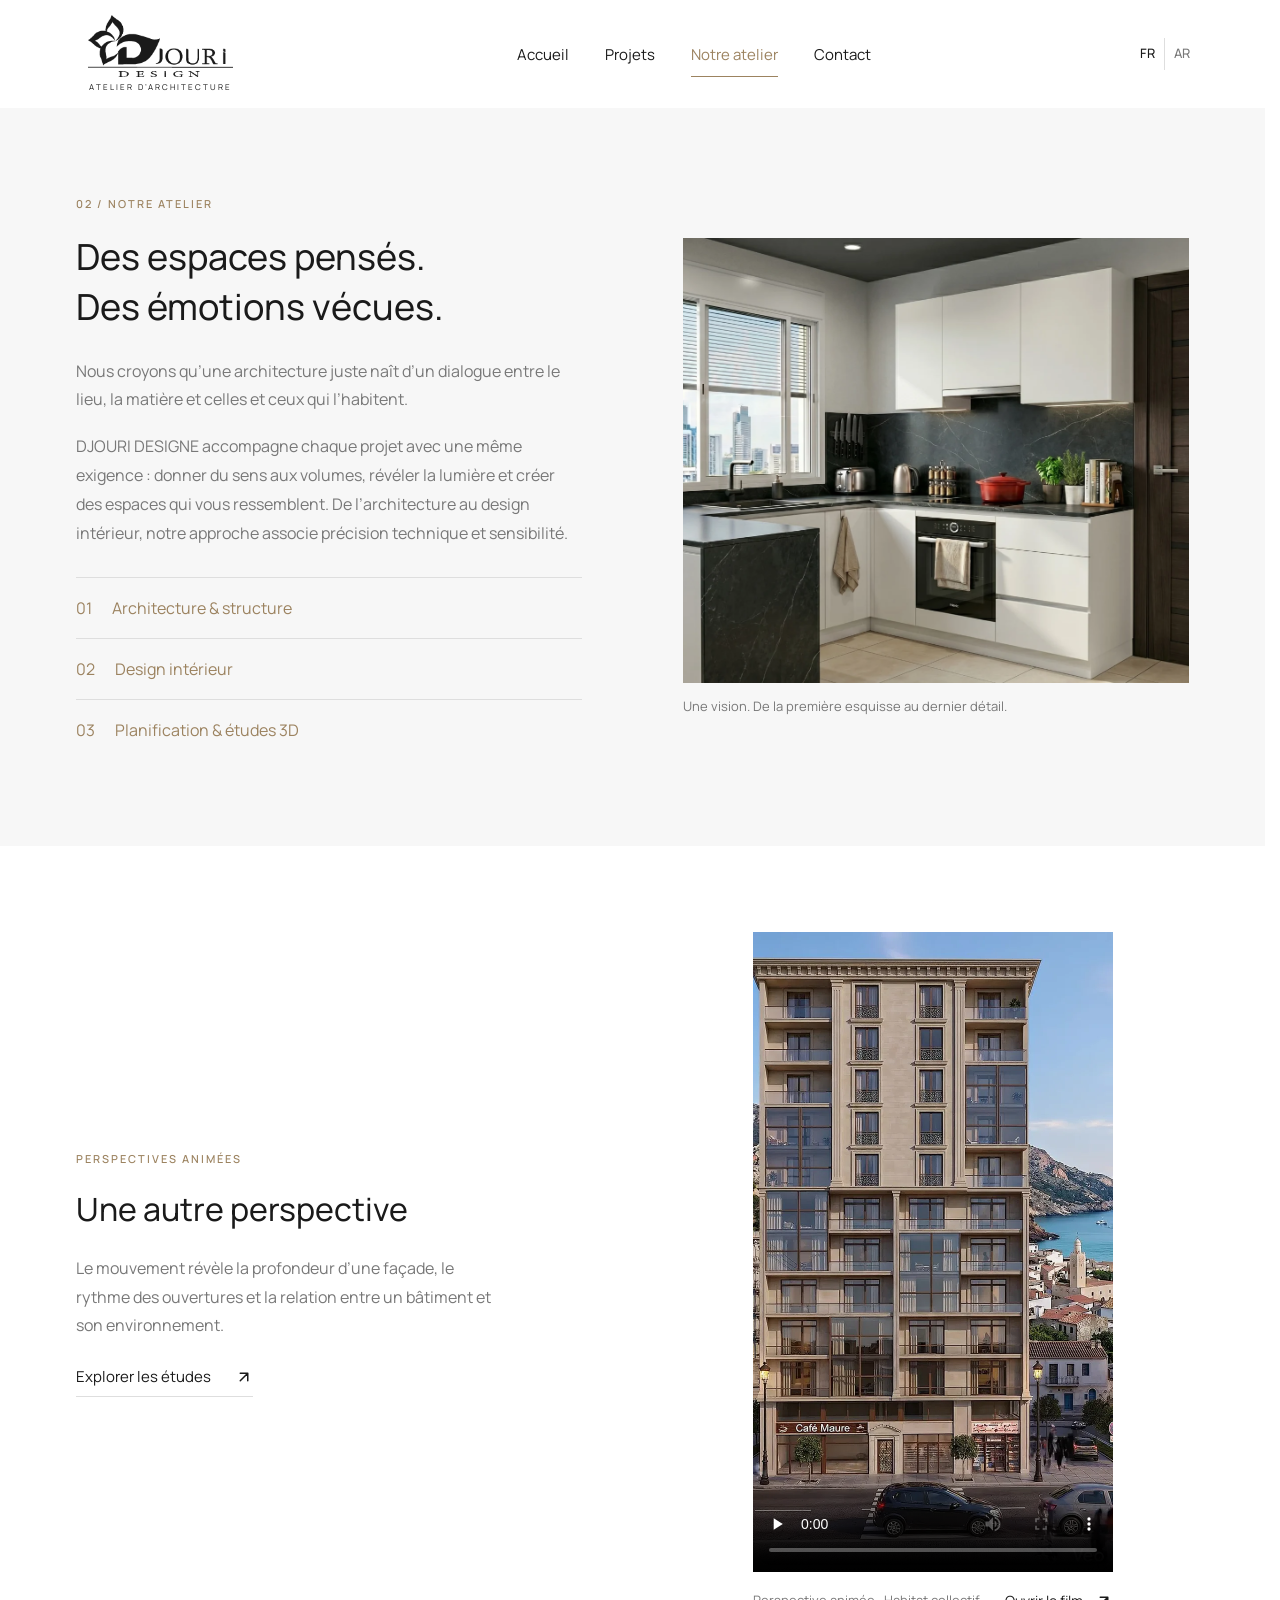
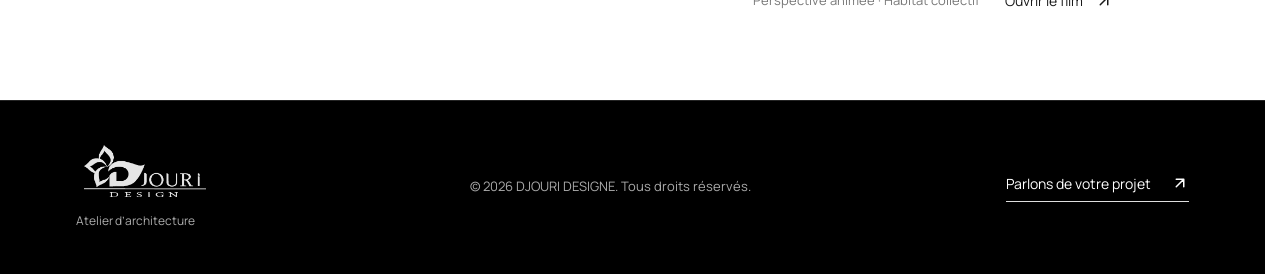
==== atelier/index.html @ 2ca0b98c "latest" ====
<!doctype html>
<html lang="fr" dir="ltr">
<head>
  <meta charset="utf-8">
  <meta name="viewport" content="width=device-width, initial-scale=1">
  <title data-fr="Notre atelier — DJOURI DESIGNE" data-ar="مكتبنا — DJOURI DESIGNE">Notre atelier — DJOURI DESIGNE</title>
  <meta name="description" content="DJOURI DESIGNE, atelier d’architecture et de design intérieur. Découvrez nos projets et notre vision de l’espace." data-content-fr="DJOURI DESIGNE, atelier d’architecture et de design intérieur. Découvrez nos projets et notre vision de l’espace." data-content-ar="مكتب ديجوري ديزاين للهندسة المعمارية والتصميم الداخلي. اكتشف مشاريعنا ورؤيتنا.">
  <meta property="og:site_name" content="DJOURI DESIGNE">
  <meta property="og:type" content="website">
  <meta property="og:title" content="Notre atelier — DJOURI DESIGNE" data-content-fr="Notre atelier — DJOURI DESIGNE" data-content-ar="مكتبنا — DJOURI DESIGNE">
  <meta property="og:description" content="DJOURI DESIGNE, atelier d’architecture et de design intérieur. Découvrez nos projets et notre vision de l’espace." data-content-fr="DJOURI DESIGNE, atelier d’architecture et de design intérieur. Découvrez nos projets et notre vision de l’espace." data-content-ar="مكتب ديجوري ديزاين للهندسة المعمارية والتصميم الداخلي. اكتشف مشاريعنا ورؤيتنا.">
  <meta name="twitter:card" content="summary_large_image">
  <meta name="twitter:title" content="Notre atelier — DJOURI DESIGNE" data-content-fr="Notre atelier — DJOURI DESIGNE" data-content-ar="مكتبنا — DJOURI DESIGNE">
  <meta name="twitter:description" content="DJOURI DESIGNE, atelier d’architecture et de design intérieur. Découvrez nos projets et notre vision de l’espace." data-content-fr="DJOURI DESIGNE, atelier d’architecture et de design intérieur. Découvrez nos projets et notre vision de l’espace." data-content-ar="مكتب ديجوري ديزاين للهندسة المعمارية والتصميم الداخلي. اكتشف مشاريعنا ورؤيتنا.">
  <link rel="icon" href="../assets/favicon.png" type="image/png">
  <link rel="stylesheet" href="https://fonts.googleapis.com/css2?family=Manrope:wght@400;450;500;550;600;650;700&amp;family=Noto+Sans+Arabic:wght@400;500;600&amp;display=swap">
  <link rel="stylesheet" href="../styles.css">
  <script src="../script.js" defer></script>
</head>
<body>
  <div class="site-shell">
    <a class="skip-link" href="#main"><span data-fr="Aller au contenu" data-ar="انتقل إلى المحتوى">Aller au contenu</span></a>
    <header class="site-header">
      <a class="brand" data-site-link href="../?lang=fr" aria-label="DJOURI DESIGNE">
        <img src="../assets/logo.png" alt="DJOURI DESIGNE" width="164" height="62">
        <span>ATELIER D’ARCHITECTURE</span>
      </a>
      <nav id="main-nav" class="main-nav" aria-label="Navigation principale" data-aria-label-fr="Navigation principale" data-aria-label-ar="التنقل الرئيسي">
        <a data-site-link href="../?lang=fr"><span data-fr="Accueil" data-ar="الرئيسية">Accueil</span></a>
        <a data-site-link href="../projets/?lang=fr"><span data-fr="Projets" data-ar="المشاريع">Projets</span></a>
        <a data-site-link href="../atelier/?lang=fr" aria-current="page" data-status="active"><span data-fr="Notre atelier" data-ar="مكتبنا">Notre atelier</span></a>
        <a data-site-link href="../contact/?lang=fr"><span data-fr="Contact" data-ar="اتصل بنا">Contact</span></a>
      </nav>
      <div class="header-actions">
        <div class="language-switch" aria-label="Langue" data-aria-label-fr="Langue" data-aria-label-ar="اللغة">
          <button class="language active" type="button" data-language="fr" aria-pressed="true" lang="fr">FR</button>
          <button class="language" type="button" data-language="ar" aria-pressed="false" lang="ar">AR</button>
        </div>
        <button class="mobile-menu icon-button" type="button" aria-controls="main-nav" aria-expanded="false" aria-label="Ouvrir le menu" data-aria-label-fr="Ouvrir le menu" data-aria-label-ar="فتح القائمة">
          <svg class="icon icon-menu" width="18" height="18" viewBox="0 0 24 24" fill="none" stroke="currentColor" stroke-width="2" stroke-linecap="round" stroke-linejoin="round" aria-hidden="true"><path d="M4 6h16M4 12h16M4 18h16"/></svg><svg class="icon icon-close" width="18" height="18" viewBox="0 0 24 24" fill="none" stroke="currentColor" stroke-width="2" stroke-linecap="round" stroke-linejoin="round" aria-hidden="true"><path d="m6 6 12 12M6 18 18 6"/></svg>
        </button>
      </div>
    </header>
    <main id="main" tabindex="-1">
      <section class="studio-section section-wrap">
        <div class="studio-copy">
          <span data-fr="02 / NOTRE ATELIER" data-ar="02 / مكتبنا" class="eyebrow">02 / NOTRE ATELIER</span>
          <h1 data-fr="Des espaces pensés.
Des émotions vécues." data-ar="فضاءات مدروسة.
تجارب ملموسة.">Des espaces pensés.
Des émotions vécues.</h1>
          <p data-fr="Nous croyons qu’une architecture juste naît d’un dialogue entre le lieu, la matière et celles et ceux qui l’habitent." data-ar="نؤمن بأن العمارة المتوازنة تنشأ من حوار بين المكان والمادة ومن يعيشون فيه.">Nous croyons qu’une architecture juste naît d’un dialogue entre le lieu, la matière et celles et ceux qui l’habitent.</p>
          <p data-fr="DJOURI DESIGNE accompagne chaque projet avec une même exigence : donner du sens aux volumes, révéler la lumière et créer des espaces qui vous ressemblent. De l’architecture au design intérieur, notre approche associe précision technique et sensibilité." data-ar="يرافق ديجوري ديزاين كل مشروع بنفس الالتزام: إعطاء معنى للأحجام وإبراز الضوء وابتكار فضاءات تعكس شخصيتكم. نجمع بين الدقة التقنية والحس الإبداعي في العمارة والتصميم الداخلي.">DJOURI DESIGNE accompagne chaque projet avec une même exigence : donner du sens aux volumes, révéler la lumière et créer des espaces qui vous ressemblent. De l’architecture au design intérieur, notre approche associe précision technique et sensibilité.</p>
          <div class="expertise-list"><div><span>01</span><span data-fr="Architecture &amp; structure" data-ar="العمارة والإنشاء">Architecture &amp; structure</span></div><div><span>02</span><span data-fr="Design intérieur" data-ar="التصميم الداخلي">Design intérieur</span></div><div><span>03</span><span data-fr="Planification &amp; études 3D" data-ar="التخطيط والدراسات ثلاثية الأبعاد">Planification &amp; études 3D</span></div></div>
        </div>
        <div class="studio-visual">
          <img src="../assets/interior.webp" loading="lazy" alt="Étude d’un intérieur aux lignes précises" data-alt-fr="Étude d’un intérieur aux lignes précises" data-alt-ar="دراسة تصميم داخلي بخطوط دقيقة">
          <span data-fr="Une vision. De la première esquisse au dernier détail." data-ar="رؤية واحدة. من أول رسم إلى أدق التفاصيل.">Une vision. De la première esquisse au dernier détail.</span>
        </div>
      </section>
      <section class="film-section film-section-portrait section-wrap" aria-labelledby="film-heading">
        <div class="film-copy">
          <span data-fr="PERSPECTIVES ANIMÉES" data-ar="مناظير متحركة" class="eyebrow">PERSPECTIVES ANIMÉES</span>
          <h2 data-fr="Une autre perspective" data-ar="منظور آخر" id="film-heading">Une autre perspective</h2>
          <p data-fr="Le mouvement révèle la profondeur d’une façade, le rythme des ouvertures et la relation entre un bâtiment et son environnement." data-ar="تكشف الحركة عمق الواجهة وإيقاع الفتحات والعلاقة بين المبنى ومحيطه.">Le mouvement révèle la profondeur d’une façade, le rythme des ouvertures et la relation entre un bâtiment et son environnement.</p>
          <a class="text-link" data-site-link href="../projets/?lang=fr"><span data-fr="Explorer les études" data-ar="اكتشف الدراسات">Explorer les études</span><svg class="icon icon-up" width="18" height="18" viewBox="0 0 24 24" fill="none" stroke="currentColor" stroke-width="2" stroke-linecap="round" stroke-linejoin="round" aria-hidden="true"><path d="M7 17 17 7M7 7h10v10"/></svg></a>
        </div>
        <figure class="film-visual">
          <video controls playsinline preload="none" poster="../assets/coastal-film-poster.webp" width="720" height="1280" aria-label="Perspective animée d’un immeuble en bord de mer" data-aria-label-fr="Perspective animée d’un immeuble en bord de mer" data-aria-label-ar="منظور متحرك لمبنى قرب البحر">
            <source src="../assets/coastal-film.mp4" type="video/mp4">
            <span data-fr="Votre navigateur ne peut pas lire cette vidéo." data-ar="متصفحك لا يدعم تشغيل هذا الفيديو.">Votre navigateur ne peut pas lire cette vidéo.</span>
          </video>
          <figcaption><span data-fr="Perspective animée · Habitat collectif" data-ar="منظور متحرك · سكن جماعي">Perspective animée · Habitat collectif</span><a href="../assets/coastal-film.mp4" aria-label="Ouvrir le film dans un nouvel onglet" data-aria-label-fr="Ouvrir le film dans un nouvel onglet" data-aria-label-ar="افتح الفيلم في علامة تبويب جديدة" target="_blank" rel="noopener"><span data-fr="Ouvrir le film" data-ar="افتح الفيلم">Ouvrir le film</span><svg class="icon icon-up" width="18" height="18" viewBox="0 0 24 24" fill="none" stroke="currentColor" stroke-width="2" stroke-linecap="round" stroke-linejoin="round" aria-hidden="true"><path d="M7 17 17 7M7 7h10v10"/></svg></a></figcaption>
        </figure>
      </section>
    </main>
    <footer class="site-footer">
      <div class="footer-brand">
        <img class="footer-logo" src="../assets/logo.png" alt="DJOURI DESIGNE" width="138" height="52" loading="lazy">
        <span data-fr="Atelier d’architecture" data-ar="مكتب الهندسة المعمارية">Atelier d’architecture</span>
      </div>
      <p data-fr="© 2026 DJOURI DESIGNE. Tous droits réservés." data-ar="© 2026 ديجوري ديزاين. جميع الحقوق محفوظة.">© 2026 DJOURI DESIGNE. Tous droits réservés.</p>
      <a class="text-link" data-site-link href="../contact/?lang=fr"><span data-fr="Parlons de votre projet" data-ar="لنتحدث عن مشروعك">Parlons de votre projet</span><svg class="icon icon-up" width="18" height="18" viewBox="0 0 24 24" fill="none" stroke="currentColor" stroke-width="2" stroke-linecap="round" stroke-linejoin="round" aria-hidden="true"><path d="M7 17 17 7M7 7h10v10"/></svg></a>
    </footer>
  </div>

</body>
</html>
---- styles.css ----
/* Ordinary CSS: no Tailwind or build step. */
:root {
  --bronze: oklch(0.625 0.058 77);
  --on-image: oklch(1 0 0);
  --image-shade: oklch(0.15 0 0 / 65%);
  --image-shade-soft: oklch(0.15 0 0 / 5%);
  --footer-surface: oklch(0 0 0);
  --footer-foreground: oklch(1 0 0);
  --footer-muted: oklch(0.74 0 0);
  --footer-border: oklch(1 0 0 / 14%);
  --background: oklch(1 0 0);
  --foreground: oklch(0.218 0 0);
  --muted: oklch(0.976 0 0);
  --muted-foreground: oklch(0.573 0 0);
  --border: oklch(0.9 0 0);
}
* { box-sizing: border-box; border-color: var(--border); }
body { margin: 0; font-size: 1rem; line-height: 1.5; color: var(--foreground); background: var(--background); }
a { color: inherit; text-decoration: none; }
img, svg { display: block; }
img { max-width: 100%; }
button, input, select, textarea { font: inherit; }
button { display: inline-flex; align-items: center; justify-content: center; gap: 8px; cursor: pointer; border: 0; color: inherit; background: transparent; padding: 8px 16px; font-weight: 500; }
button:disabled { cursor: default; opacity: .5; }
button, a { transition: color .2s, background .2s; }
:focus-visible { outline: 2px solid var(--bronze); outline-offset: 4px; }
h1, h2, h3 { font-weight: inherit; font-size: inherit; }
[hidden] { display: none !important; }
.icon { flex-shrink: 0; pointer-events: none; }
.icon-button { width: 36px; height: 36px; padding: 0; }

body {
  font-family:'Manrope',sans-serif;
  letter-spacing:0;
  -webkit-font-smoothing:antialiased;
}
button,a,input,select,textarea {
  touch-action:manipulation;
}
button,a {
  -webkit-tap-highlight-color:transparent;
}
a {
  transition:color .2s;
}
h1,h2,h3,p {
  margin:0;
}
button {
  letter-spacing:0;
}
.site-shell {
  max-width:1920px;
  margin:0 auto;
}
[dir=rtl] {
  font-family:'Noto Sans Arabic','Manrope',sans-serif;
}
.site-header {
  height:108px;
  display:flex;
  align-items:center;
  justify-content:space-between;
  padding:0 5.2%;
  gap:30px;
  background:var(--background);
}
.brand {
  width:190px;
  display:flex;
  flex-direction:column;
  align-items:center;
  gap:4px;
  flex-shrink:0;
}
.brand img {
  width:164px;
  height:62px;
  object-fit:contain;
}
.brand span {
  font-size:0.5rem;
  letter-spacing:2px;
}
.main-nav {
  display:flex;
  gap:36px;
  align-items:center;
  padding-top:3px;
}
.main-nav a {
  font-size:0.9375rem;
  position:relative;
  padding:12px 0;
}
.main-nav a[data-status=active] {
  color:var(--bronze);
}
.main-nav a[data-status=active]:after {
  content:'';
  position:absolute;
  bottom:2px;
  inset-inline:0;
  height:1px;
  background:var(--bronze);
}
.header-actions {
  display:flex;
  align-items:center;
  gap:8px;
}
.language-switch {
  display:flex;
  align-items:center;
}
.language {
  font-size:0.8125rem;
  border-radius:0;
  padding:0 9px;
  min-height:32px;
  height:auto;
  color:var(--muted-foreground);
}
.language:first-child {
  border-inline-end:1px solid var(--border);
}
.language.active {
  color:var(--foreground);
}
.mobile-menu {
  display:none;
}
.hero {
  height:clamp(550px,76svh,820px);
  position:relative;
  color:var(--on-image);
  overflow:hidden;
}
.hero-slides,.hero-slide,.hero-shade {
  position:absolute;
  inset:0;
  width:100%;
  height:100%;
}
.hero-slide {
  object-fit:cover;
  opacity:0;
  transition:opacity 1.4s ease;
  object-position:center 57%;
}
.hero-slide.slide-0 {
  object-position:center 55%;
}
.hero-slide.slide-1 {
  object-position:center 45%;
}
.hero-slide.visible {
  opacity:1;
}
.hero-shade {
  background:linear-gradient(0deg,var(--image-shade) 0%,var(--image-shade-soft) 72%),linear-gradient(90deg,var(--image-shade),transparent 75%);
}
[dir=rtl] .hero-shade {
  background:linear-gradient(0deg,var(--image-shade),var(--image-shade-soft) 72%),linear-gradient(270deg,var(--image-shade),transparent 75%);
}
.hero-copy {
  position:absolute;
  inset-inline-start:6%;
  bottom:135px;
  max-width:80%;
}
.eyebrow {
  font-size:0.6875rem;
  font-weight:550;
  letter-spacing:2px;
  display:block;
  line-height:1.8;
}
.hero-copy .eyebrow {
  color:var(--on-image);
  opacity:.85;
  margin-bottom:23px;
}
.hero h1 {
  font-size:52px;
  font-weight:500;
  line-height:1.2;
}
.hero h1 span {
  display:block;
  font-size:0.9375rem;
  font-weight:400;
  letter-spacing:4px;
  margin-top:14px;
}
.hero-copy p {
  font-size:1rem;
  margin-top:25px;
  color:var(--on-image);
  opacity:.88;
}
.hero-link {
  display:inline-flex;
  align-items:center;
  gap:35px;
  margin-top:27px;
  font-size:0.9375rem;
  border-bottom:1px solid var(--on-image);
  padding-bottom:10px;
}
.hero-bottom {
  position:absolute;
  bottom:36px;
  inset-inline:6%;
  display:flex;
  align-items:center;
  justify-content:space-between;
}
.slide-counter {
  font-size:20px;
}
.slide-counter span {
  font-size:0.8125rem;
  opacity:.65;
  padding-inline-start:4px;
}
.slide-dots {
  display:flex;
  gap:12px;
}
.slide-dot {
  width:6px;
  height:6px;
  min-height:6px;
  border-radius:50%;
  padding:0;
  background:var(--on-image);
  opacity:.4;
  outline:7px solid transparent;
}
.slide-dot.active {
  opacity:1;
}
.slide-arrows {
  display:flex;
  gap:12px;
}
.slide-arrows button {
  border-radius:50%;
  border:1px solid color-mix(in oklab,var(--on-image) 40%,transparent);
  color:var(--on-image);
  width:36px;
  height:36px;
}
.slide-arrows button:hover {
  background:var(--image-shade);
}
.slide-arrows button:first-child {
  border:0;
  opacity:.65;
}
.section-wrap {
  padding:86px 6%;
}
.section-heading {
  display:flex;
  justify-content:space-between;
  align-items:flex-end;
  margin-bottom:38px;
  gap:20px;
}
.section-heading .eyebrow,.studio-copy .eyebrow,.contact-section .eyebrow,.page-content>.eyebrow {
  color:var(--bronze);
  margin-bottom:18px;
}
h2 {
  font-size:32px;
  font-weight:450;
  line-height:1.4;
  white-space:pre-line;
}
.section-heading p {
  font-size:1rem;
  color:var(--muted-foreground);
  margin-top:13px;
}
.text-link {
  font-size:0.9375rem;
  display:inline-flex;
  align-items:center;
  gap:24px;
  padding-bottom:7px;
  border-bottom:1px solid var(--border);
  white-space:nowrap;
}
.project-grid {
  display:grid;
  grid-template-columns:repeat(3,minmax(0,1fr));
  column-gap:26px;
  row-gap:39px;
}
.project-image {
  display:block;
  width:100%;
  aspect-ratio:1.29;
  border-radius:0;
  padding:0;
  position:relative;
  overflow:hidden;
  background:var(--muted);
  height:auto;
}
.project-image img {
  width:100%;
  height:100%;
  object-fit:cover;
  transition:transform .5s;
}
.project-image:hover img {
  transform:scale(1.035);
}
.project-open {
  position:absolute;
  bottom:12px;
  inset-inline-end:12px;
  width:32px;
  height:32px;
  display:grid;
  place-items:center;
  background:var(--background);
  color:var(--foreground);
  opacity:0;
  transition:opacity .2s;
}
.project-image:hover .project-open,.project-image:focus-visible .project-open {
  opacity:1;
}
.project-label {
  display:flex;
  justify-content:space-between;
  gap:10px;
  padding-top:16px;
}
.project-label h3 {
  font-size:1rem;
  font-weight:550;
}
.project-label p {
  font-size:0.8125rem;
  color:var(--muted-foreground);
  margin-top:6px;
}
.project-label>span {
  font-size:0.75rem;
  color:var(--muted-foreground);
  padding-top:2px;
}
.studio-section {
  display:grid;
  grid-template-columns:repeat(2,minmax(0,1fr));
  gap:9%;
  background:var(--muted);
  align-items:center;
}
.studio-copy h2 {
  font-size:36px;
  margin-bottom:24px;
}
.studio-copy p {
  font-size:1rem;
  color:var(--muted-foreground);
  line-height:1.8;
  margin-bottom:18px;
}
.studio-copy .text-link {
  margin-top:16px;
}
.studio-visual img {
  width:100%;
  aspect-ratio:1.14;
  object-fit:cover;
}
.studio-visual>span {
  display:block;
  font-size:0.8125rem;
  color:var(--muted-foreground);
  margin-top:14px;
}
.expertise-list {
  margin-top:30px;
}
.expertise-list>div {
  border-top:1px solid var(--border);
  padding:18px 0;
  font-size:1rem;
  display:flex;
  gap:20px;
}
.expertise-list span {
  color:var(--bronze);
}
.contact-section {
  display:grid;
  grid-template-columns:minmax(0,1fr) minmax(0,1.1fr);
  gap:12%;
  border-top:1px solid var(--border);
}
.contact-section h2 {
  font-size:35px;
}
.contact-intro {
  margin-top:22px;
  font-size:1rem;
  line-height:1.9;
  max-width:320px;
  color:var(--muted-foreground);
}
.contact-details {
  margin-top:40px;
  font-size:0.9375rem;
}
.contact-details>span {
  font-size:1rem;
  font-weight:600;
}
.contact-details p {
  margin-top:9px;
  color:var(--muted-foreground);
  line-height:1.8;
}
.inquiry-form {
  display:flex;
  flex-direction:column;
  gap:23px;
  padding-top:6px;
}
.form-row {
  display:grid;
  grid-template-columns:repeat(2,minmax(0,1fr));
  gap:24px;
}
.inquiry-form label {
  display:flex;
  flex-direction:column;
  gap:10px;
  min-width:0;
  font-size:0.9375rem;
}
.inquiry-form input,.inquiry-form textarea,.inquiry-form select {
  border:0;
  border-bottom:1px solid var(--border);
  border-radius:0;
  padding:10px 0 12px;
  background:transparent;
  font-size:1rem;
  outline:none;
  width:100%;
  min-width:0;
  color:var(--foreground);
}
.inquiry-form input:focus,.inquiry-form textarea:focus,.inquiry-form select:focus {
  border-color:var(--bronze);
}
.inquiry-form textarea {
  resize:vertical;
}
.form-submit {
  display:flex;
  align-items:center;
  gap:15px;
  justify-content:space-between;
}
.form-submit p {
  font-size:0.8125rem;
  line-height:1.8;
  color:var(--muted-foreground);
  max-width:230px;
}
.inquiry-submit {
  border-radius:0;
  font-size:0.875rem;
  min-height:44px;
  height:auto;
  box-shadow:none;
  flex-shrink:0;
}
.inquiry-form [role=status] {
  font-size:0.875rem;
  color:var(--bronze);
}
.site-footer {
  flex-wrap:wrap;
  border-top:1px solid var(--border);
  padding:36px 6%;
  display:flex;
  justify-content:space-between;
  align-items:center;
  gap:22px;
}
.footer-brand {
  font-size:1rem;
  line-height:1.6;
  font-weight:600;
}
.footer-brand span {
  display:block;
  color:var(--muted-foreground);
  font-weight:400;
  font-size:0.75rem;
}
.site-footer>p {
  font-size:0.8125rem;
  color:var(--muted-foreground);
}
.site-footer>a {
  font-size:0.875rem;
  display:flex;
  align-items:center;
  gap:20px;
}
.page-content h1 {
  font-size:48px;
  font-weight:450;
}
.page-intro {
  font-size:1rem;
  color:var(--muted-foreground);
  margin-top:15px;
}
.project-filters {
  display:flex;
  gap:18px;
  border-bottom:1px solid var(--border);
  margin:35px 0;
}
.filter {
  padding:10px 0;
  border-radius:0;
  font-size:0.9375rem;
  min-height:44px;
  height:auto;
}
.filter.active {
  color:var(--bronze);
  border-bottom:1px solid var(--bronze);
}
.lightbox {
  max-width:100vw;
  width:100vw;
  height:100dvh;
  max-height:100dvh;
  border:0;
  border-radius:0!important;
  background:var(--background);
  padding:35px 6%;
  display:flex;
  flex-direction:column;
  align-items:center;
  gap:10px;
}
.lightbox h2 {
  font-size:1.375rem;
  flex-shrink:0;
}
.lightbox-image {
  width:100%;
  flex:1;
  min-height:0;
  object-fit:contain;
  margin-top:12px;
}
.lightbox-controls {
  display:flex;
  gap:25px;
  align-items:center;
  flex-shrink:0;
}
.lightbox-controls span {
  font-size:0.875rem;
}
.lightbox-controls button {
  border-radius:0;
}
.lightbox>button {
  inset-inline-end:25px;
  top:25px;
}
.project-filters button:hover,.language:hover {
  background:transparent;
  color:var(--bronze);
}
@media(min-width:1500px) {
  .hero-slide.slide-0 {
    object-position:center 61%;
  }
  .hero-copy {
    bottom:140px;
  }
}
@media(max-width:900px) {
  .site-header {
    padding:0 5%;
    height:90px;
    gap:15px;
  }
  .main-nav {
    gap:20px;
  }
  .brand {
    width:155px;
  }
  .brand img {
    width:140px;
    height:51px;
  }
  .brand span {
    font-size:0.4375rem;
  }
  .hero h1 {
    font-size:42px;
  }
  .hero h1 span {
    font-size:0.875rem;
  }
  .project-grid {
    gap:25px 18px;
  }
  .section-wrap {
    padding:65px 5%;
  }
  .studio-section {
    gap:6%;
  }
  .studio-copy h2,.contact-section h2 {
    font-size:29px;
  }
  .contact-section {
    gap:6%;
  }
  .form-submit {
    align-items:flex-start;
    flex-direction:column;
  }
  .site-footer {
    padding:28px 5%;
  }
  .hero-copy {
    bottom:130px;
  }
}
@media(max-width:640px) {
  .site-header {
    height:83px;
  }
  .brand {
    width:142px;
  }
  .brand img {
    height:47px;
    width:128px;
  }
  .brand span {
    font-size:0.4375rem;
  }
  .mobile-menu {
    display:inline-flex;
  }
  .main-nav {
    display:none;
  }
  .main-nav.is-open {
    display:flex;
    position:absolute;
    top:83px;
    left:0;
    right:0;
    background:var(--background);
    z-index:40;
    padding:24px;
    flex-direction:column;
    border-bottom:1px solid var(--border);
    gap:8px;
  }
  .hero {
    height:73svh;
    min-height:480px;
    max-height:660px;
  }
  .hero-slide.slide-0 {
    object-position:55% center;
  }
  .hero-slide.slide-1 {
    object-position:50% center;
  }
  .hero-copy {
    inset-inline-start:6%;
    bottom:125px;
    max-width:88%;
  }
  .hero h1 {
    font-size:32px;
  }
  .hero h1 span {
    font-size:0.75rem;
    letter-spacing:2px;
    line-height:1.8;
  }
  .hero-copy .eyebrow {
    font-size:0.625rem;
    letter-spacing:1.4px;
    margin-bottom:16px;
  }
  .hero-copy p {
    font-size:0.9375rem;
    line-height:1.8;
    margin-top:16px;
  }
  .hero-link {
    font-size:0.875rem;
    margin-top:22px;
  }
  .hero-bottom {
    bottom:25px;
  }
  .slide-arrows {
    gap:6px;
  }
  .slide-counter {
    font-size:1.125rem;
  }
  .section-wrap {
    padding:48px 6%;
  }
  .section-heading {
    align-items:flex-start;
    flex-direction:column;
    gap:18px;
    margin-bottom:25px;
  }
  .section-heading h2 {
    font-size:27px;
  }
  .section-heading p {
    font-size:0.9375rem;
    line-height:1.8;
    max-width:36ch;
  }
  .eyebrow {
    font-size:0.625rem;
    letter-spacing:1.2px;
  }
  .section-heading .eyebrow {
    margin-bottom:12px;
  }
  .project-grid {
    grid-template-columns:repeat(2,minmax(0,1fr));
    gap:27px 15px;
  }
  .project-image {
    aspect-ratio:1;
  }
  .project-label h3 {
    font-size:0.9375rem;
    line-height:1.7;
  }
  .project-label p {
    font-size:0.75rem;
    line-height:1.8;
  }
  .project-label>span {
    display:none;
  }
  .project-label {
    padding-top:10px;
  }
  .studio-section,.contact-section {
    grid-template-columns:1fr;
    gap:35px;
  }
  .studio-copy h2,.contact-section h2 {
    font-size:30px;
  }
  .studio-visual img {
    aspect-ratio:1.15;
  }
  .contact-intro {
    max-width:100%;
  }
  .contact-details {
    margin-top:25px;
  }
  .form-submit {
    flex-direction:column;
    align-items:flex-start;
  }
  .form-submit p {
    max-width:100%;
    font-size:0.8125rem;
  }
  .inquiry-submit {
    font-size:0.875rem;
    padding-inline:12px;
  }
  .form-row {
    gap:18px;
  }
  .site-footer {
    flex-wrap:wrap;
    gap:20px;
    padding:28px 6%;
  }
  .site-footer>p {
    order:3;
    width:100%;
    font-size:0.75rem;
  }
  .footer-brand {
    font-size:0.875rem;
  }
  .site-footer>a {
    font-size:0.875rem;
    gap:8px;
  }
  .page-content h1 {
    font-size:36px;
  }
  .project-filters {
    gap:18px;
    overflow:auto;
    margin:25px 0;
  }
  .filter {
    font-size:0.875rem;
    flex-shrink:0;
  }
  .lightbox {
    padding:60px 15px 25px;
  }
  .lightbox h2 {
    font-size:1.25rem;
  }
  .lightbox>p {
    font-size:1rem;
  }
}
@media(prefers-reduced-motion:reduce) {
  *,*:before,*:after {
    scroll-behavior:auto!important;
    transition:none!important;
    animation:none!important;
  }
}
/* Bottom footer — black surface, white content */
.site-footer {
  background:var(--footer-surface);
  border-top:1px solid var(--footer-border);
  color:var(--footer-foreground);
  padding:44px 6%;
}
.footer-brand {
  display:flex;
  flex-direction:column;
  align-items:flex-start;
  gap:14px;
  color:var(--footer-foreground);
}
.footer-logo {
  width:138px;
  height:52px;
  object-fit:contain;
  filter:invert(1);
}
.footer-brand span {
  color:var(--footer-muted);
}
.site-footer>p {
  color:var(--footer-muted);
}
.site-footer>a {
  color:var(--footer-foreground);
}
.site-footer>a:hover {
  color:var(--bronze);
}
@media(max-width:900px) {
  .site-footer {
    padding:32px 5%;
  }
  .footer-logo {
    width:122px;
    height:46px;
  }
}
@media(max-width:640px) {
  .footer-logo {
    width:108px;
    height:40px;
  }
}

/* Native controls replace the React component library. */
html { scrollbar-gutter: stable; }
.skip-link { position: absolute; inset-inline-start: 1rem; top: -100px; z-index: 100; padding: 12px 18px; background: var(--background); }
.skip-link:focus { top: 12px; }
.studio-copy h1 { font-size: 36px; font-weight: 450; line-height: 1.4; white-space: pre-line; margin-bottom: 24px; }
.contact-section h1 { font-size: 35px; font-weight: 450; line-height: 1.4; white-space: pre-line; }
.inquiry-submit { border: 1px solid var(--border); background: var(--background); }
.inquiry-submit:hover { background: var(--muted); }
.slide-counter .slide-number { font-size: inherit; opacity: 1; padding: 0; }
.mobile-menu .icon-close, [data-pause-carousel] .icon-play { display: none; }
.mobile-menu[aria-expanded="true"] .icon-menu, [data-pause-carousel][aria-pressed="true"] .icon-pause { display: none; }
.mobile-menu[aria-expanded="true"] .icon-close, [data-pause-carousel][aria-pressed="true"] .icon-play { display: block; }
.lightbox { display: none; position: fixed; inset: 0; margin: 0; color: var(--foreground); overflow: auto; }
.lightbox[open] { display: flex; }
.lightbox::backdrop { background: var(--background); }
.lightbox [data-close-lightbox] { position: absolute; top: 20px; inset-inline-end: 20px; }
.lightbox-image { height: 0; }
.lightbox-open { overflow: hidden; }
.lightbox > p { flex-shrink: 0; }
@media (max-width: 900px) {
  .studio-copy h1, .contact-section h1 { font-size: 29px; }
}
@media (max-width: 640px) {
  .studio-copy h1, .contact-section h1 { font-size: 30px; }
}

/* Keep Arabic labels readable without Latin letter spacing. */
[dir="rtl"] .eyebrow { letter-spacing: 0; }

/* Editorial spaces complement the compact featured-project grid. */
.spaces-section {
  border-top: 1px solid var(--border);
}
.spaces-section .section-heading p {
  max-width: 54ch;
  line-height: 1.8;
}
.spaces-grid {
  display: grid;
  grid-template-columns: repeat(2, minmax(0, 1fr));
  gap: 36px 26px;
}
.spaces-grid .project-item:first-child {
  grid-column: 1 / -1;
}
.spaces-grid .project-image {
  aspect-ratio: 1.65;
}
.spaces-grid .project-item:first-child .project-image {
  aspect-ratio: 2.25;
}
.spaces-grid .project-label h3 {
  font-size: 1.125rem;
}

/* Local films load on demand and retain native browser playback controls. */
.film-section {
  display: grid;
  grid-template-columns: minmax(0, .85fr) minmax(0, 1.4fr);
  align-items: center;
  gap: 8%;
  background: var(--footer-surface);
  color: var(--footer-foreground);
}
.film-copy .eyebrow {
  color: var(--bronze);
  margin-bottom: 18px;
}
.film-copy p {
  font-size: 1rem;
  line-height: 1.8;
  color: var(--footer-muted);
  max-width: 42ch;
  margin-top: 22px;
}
.film-copy .text-link {
  border-color: var(--footer-border);
  margin-top: 26px;
}
.film-visual {
  margin: 0;
  min-width: 0;
}
.film-visual video {
  display: block;
  width: 100%;
  height: auto;
  aspect-ratio: 16 / 9;
  object-fit: contain;
  background: #111;
}
.film-visual figcaption {
  display: flex;
  flex-wrap: wrap;
  align-items: center;
  justify-content: space-between;
  gap: 12px 20px;
  font-size: .8125rem;
  line-height: 1.8;
  color: var(--footer-muted);
  margin-top: 16px;
}
.film-visual figcaption a {
  display: inline-flex;
  align-items: center;
  gap: 12px;
  color: var(--footer-foreground);
  font-size: .875rem;
}
.film-section-portrait {
  grid-template-columns: repeat(2, minmax(0, 1fr));
  background: var(--background);
  color: var(--foreground);
}
.film-section-portrait .film-copy p,
.film-section-portrait figcaption {
  color: var(--muted-foreground);
}
.film-section-portrait .text-link {
  border-color: var(--border);
}
.film-section-portrait figcaption a {
  color: var(--foreground);
}
.film-section-portrait .film-visual {
  width: min(100%, 360px);
  justify-self: center;
}
.film-section-portrait video {
  aspect-ratio: 9 / 16;
}
@media (max-width: 900px) {
  .spaces-section .section-heading {
    align-items: flex-start;
    flex-direction: column;
  }
  .film-section {
    grid-template-columns: 1fr;
    gap: 32px;
  }
  .film-section-portrait .film-visual {
    justify-self: start;
  }
}
@media (max-width: 640px) {
  .spaces-grid {
    gap: 28px 18px;
  }
  .spaces-grid .project-item:first-child .project-image {
    aspect-ratio: 1.45;
  }
  .spaces-grid .project-label h3 {
    font-size: 1rem;
  }
}
@media (max-width: 480px) {
  .spaces-grid {
    grid-template-columns: 1fr;
  }
}
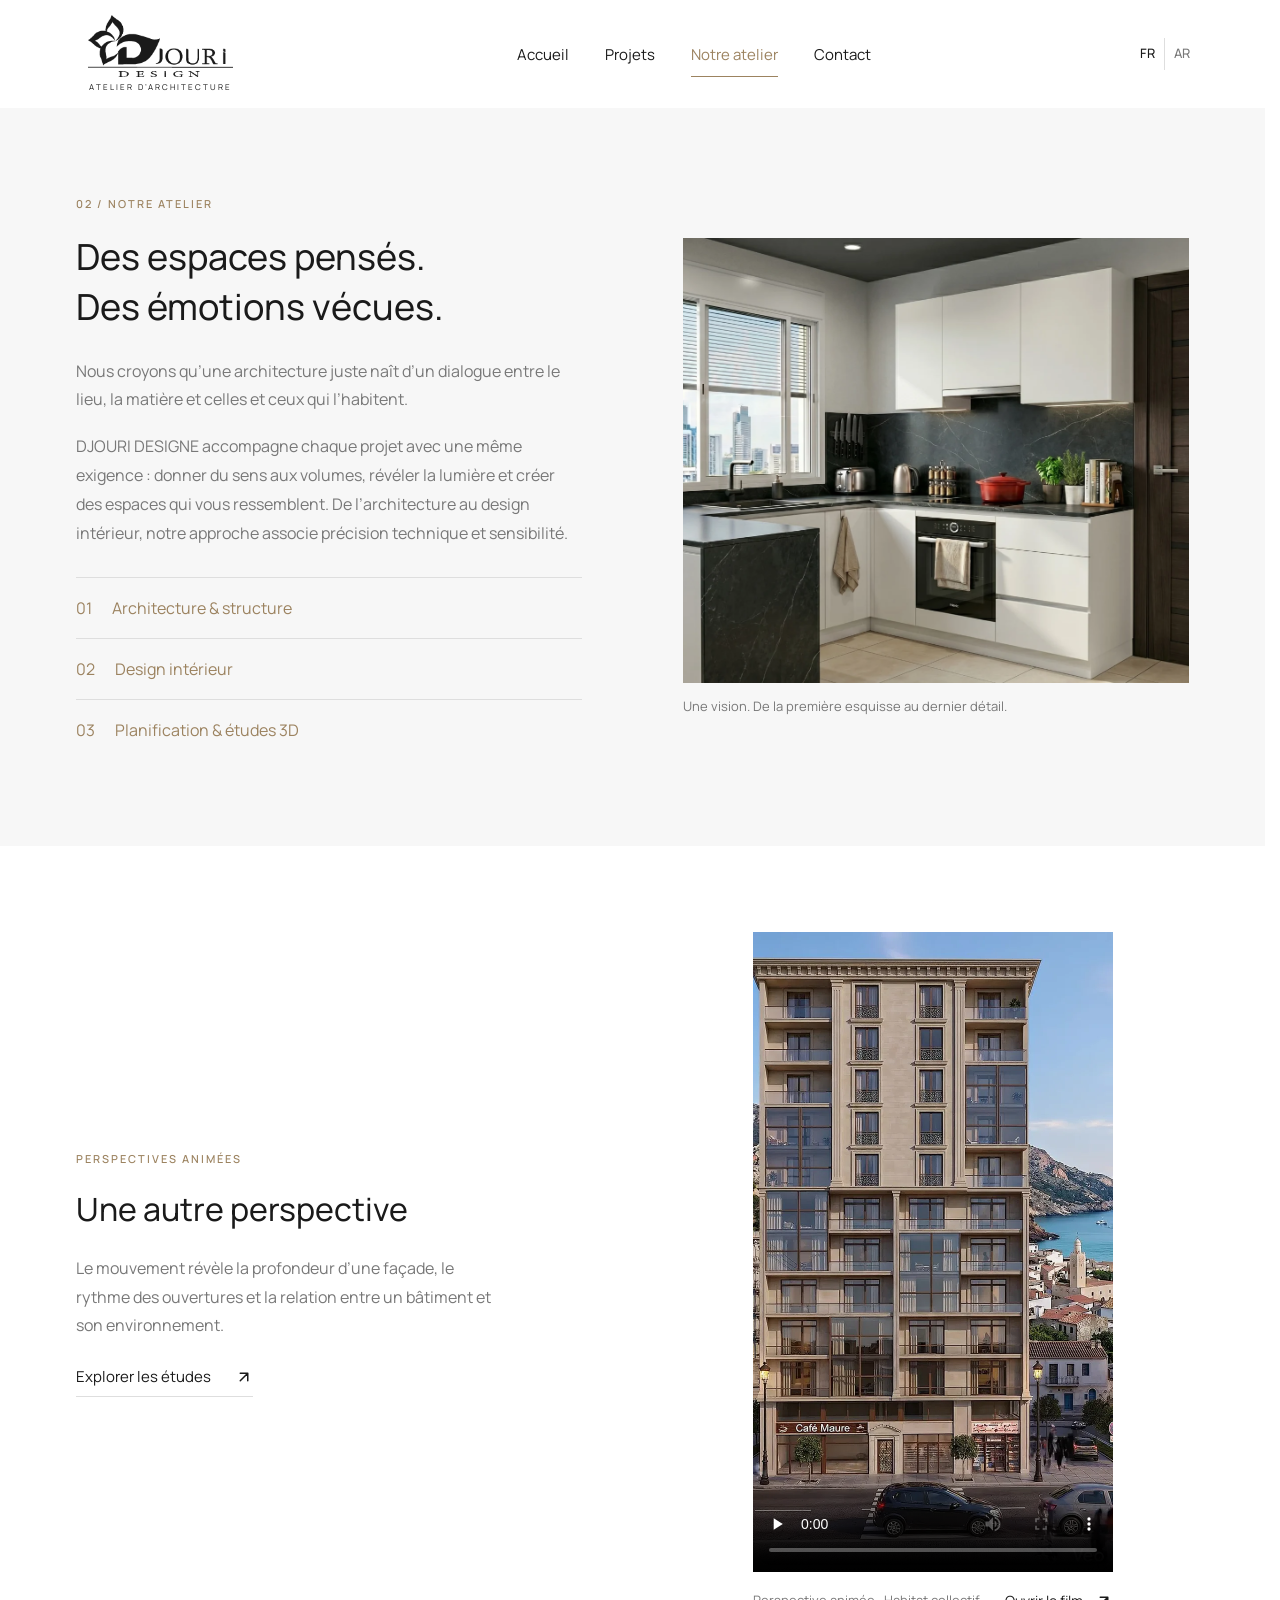
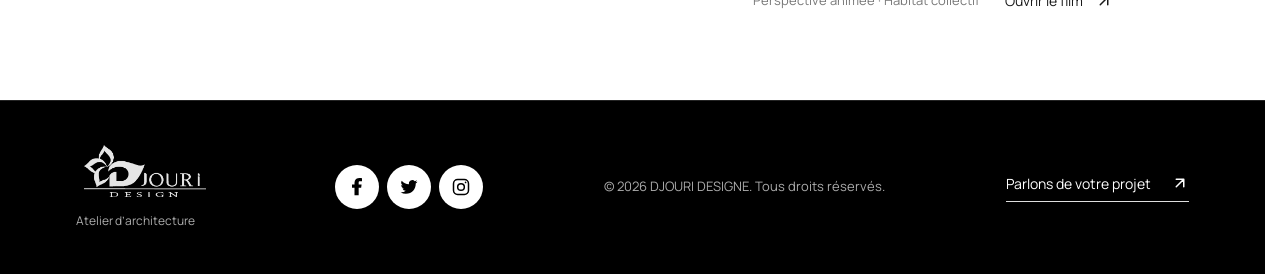
==== commit 29fa3dcf: "added social icons" ====
--- a/atelier/index.html
+++ b/atelier/index.html
@@ -79,6 +79,12 @@
         <img class="footer-logo" src="../assets/logo.png" alt="DJOURI DESIGNE" width="138" height="52" loading="lazy">
         <span data-fr="Atelier d’architecture" data-ar="مكتب الهندسة المعمارية">Atelier d’architecture</span>
       </div>
+      <div class="social-icons" role="group" aria-label="Réseaux sociaux" data-aria-label-fr="Réseaux sociaux" data-aria-label-ar="شبكات التواصل الاجتماعي">
+        <!-- Profile destinations will be added later; these icons are not links yet. -->
+        <span class="social-placeholder" role="img" aria-label="Facebook" data-aria-label-fr="Facebook" data-aria-label-ar="فيسبوك"><svg class="icon icon-facebook" width="20" height="20" viewBox="0 0 24 24" fill="currentColor" aria-hidden="true"><path d="M14 22v-9h3l.5-4H14V6.5c0-1 .3-1.5 1.5-1.5H18V1.5c-.7-.1-1.8-.3-3.3-.3C11.4 1.2 9 3.2 9 6.8V9H6v4h3v9z"/></svg></span>
+        <span class="social-placeholder" role="img" aria-label="Twitter" data-aria-label-fr="Twitter" data-aria-label-ar="تويتر"><svg class="icon icon-twitter" width="20" height="20" viewBox="0 0 24 24" fill="currentColor" aria-hidden="true"><path d="M22.16 5.66a8.33 8.33 0 0 1-2.39.66 4.18 4.18 0 0 0 1.83-2.3 8.3 8.3 0 0 1-2.64 1.01 4.16 4.16 0 0 0-7.09 3.79 11.8 11.8 0 0 1-8.57-4.35 4.16 4.16 0 0 0 1.29 5.55 4.15 4.15 0 0 1-1.89-.52v.05a4.16 4.16 0 0 0 3.34 4.08 4.17 4.17 0 0 1-1.88.07 4.16 4.16 0 0 0 3.88 2.89A8.35 8.35 0 0 1 2.88 18.4c-.33 0-.67-.02-1-.06a11.76 11.76 0 0 0 6.37 1.87c7.64 0 11.82-6.33 11.82-11.82 0-.18 0-.36-.01-.54a8.43 8.43 0 0 0 2.1-2.19z"/></svg></span>
+        <span class="social-placeholder" role="img" aria-label="Instagram" data-aria-label-fr="Instagram" data-aria-label-ar="إنستغرام"><svg class="icon icon-instagram" width="20" height="20" viewBox="0 0 24 24" fill="none" stroke="currentColor" stroke-width="1.8" aria-hidden="true"><rect x="3" y="3" width="18" height="18" rx="5"/><circle cx="12" cy="12" r="4"/><circle cx="17.5" cy="6.5" r="1" fill="currentColor" stroke="none"/></svg></span>
+      </div>
       <p data-fr="© 2026 DJOURI DESIGNE. Tous droits réservés." data-ar="© 2026 ديجوري ديزاين. جميع الحقوق محفوظة.">© 2026 DJOURI DESIGNE. Tous droits réservés.</p>
       <a class="text-link" data-site-link href="../contact/?lang=fr"><span data-fr="Parlons de votre projet" data-ar="لنتحدث عن مشروعك">Parlons de votre projet</span><svg class="icon icon-up" width="18" height="18" viewBox="0 0 24 24" fill="none" stroke="currentColor" stroke-width="2" stroke-linecap="round" stroke-linejoin="round" aria-hidden="true"><path d="M7 17 17 7M7 7h10v10"/></svg></a>
     </footer>
--- a/styles.css
+++ b/styles.css
@@ -429,6 +429,7 @@
   line-height:1.8;
 }
 .inquiry-form {
+  min-width:0;
   display:flex;
   flex-direction:column;
   gap:23px;
@@ -1058,3 +1059,120 @@
     grid-template-columns: 1fr;
   }
 }
+
+/* Real contact channels stay legible and correctly ordered in either language. */
+.contact-channels {
+  margin: 22px 0 0;
+}
+.contact-channels > div + div {
+  margin-top: 18px;
+}
+.contact-channels dt {
+  font-size: .875rem;
+  color: var(--muted-foreground);
+  margin-bottom: 5px;
+}
+.contact-channels dd {
+  margin: 0;
+  line-height: 1.9;
+}
+.contact-channels a {
+  display: inline-block;
+  max-width: 100%;
+  font-family: 'Manrope', sans-serif;
+  font-size: 1rem;
+  color: var(--foreground);
+  overflow-wrap: anywhere;
+  text-decoration: underline;
+  text-decoration-color: var(--border);
+  text-underline-offset: 5px;
+}
+.contact-channels a:hover {
+  text-decoration-color: var(--foreground);
+}
+.contact-location-link {
+  margin-top: 22px;
+}
+.inquiry-form .form-submit {
+  flex-direction: column;
+  align-items: flex-start;
+}
+.inquiry-form .form-submit p {
+  max-width: 100%;
+}
+.inquiry-actions {
+  display: flex;
+  flex-wrap: wrap;
+  gap: 12px;
+  width: 100%;
+}
+.inquiry-actions .inquiry-submit {
+  flex: 1 1 200px;
+  min-width: 0;
+  padding: 12px 16px;
+}
+.inquiry-actions .inquiry-submit {
+  background: var(--foreground);
+  border-color: var(--foreground);
+  color: var(--background);
+}
+.inquiry-actions .inquiry-submit:hover {
+  background: #333;
+}
+.location-section {
+  background: var(--muted);
+  border-top: 1px solid var(--border);
+  scroll-margin-top: 20px;
+}
+.location-section .section-heading p {
+  line-height: 1.8;
+  max-width: 54ch;
+}
+.location-map {
+  overflow: hidden;
+  border: 1px solid var(--border);
+  background: var(--background);
+}
+.location-map iframe {
+  display: block;
+  width: 100%;
+  height: clamp(320px, 35vw, 440px);
+  border: 0;
+}
+
+.inquiry-submit:disabled { opacity: .65; cursor: wait; }
+
+.inquiry-form [aria-invalid="true"] { border-color: #a32121; }
+
+.inquiry-verification { min-width: 0; }
+.inquiry-verification [data-turnstile-widget] { width: 100%; }
+.inquiry-verification [data-turnstile-status] { margin: 10px 0; }
+.inquiry-verification [data-turnstile-retry] { margin-top: 8px; background: transparent; }
+
+/* Contact labels and future social links share black, compact SVG icons. */
+.contact-channel-title {
+  display: flex;
+  align-items: center;
+  gap: 8px;
+}
+.contact-channel-title .icon,
+.social-icons .icon { color: #000; }
+.social-icons {
+  display: flex;
+  align-items: center;
+  flex-wrap: wrap;
+  gap: 8px;
+}
+.contact-details .social-icons { margin-top: 20px; }
+.social-placeholder {
+  display: inline-flex;
+  align-items: center;
+  justify-content: center;
+  width: 44px;
+  height: 44px;
+  color: #000;
+}
+.site-footer .social-placeholder {
+  background: #fff;
+  border-radius: 50%;
+}
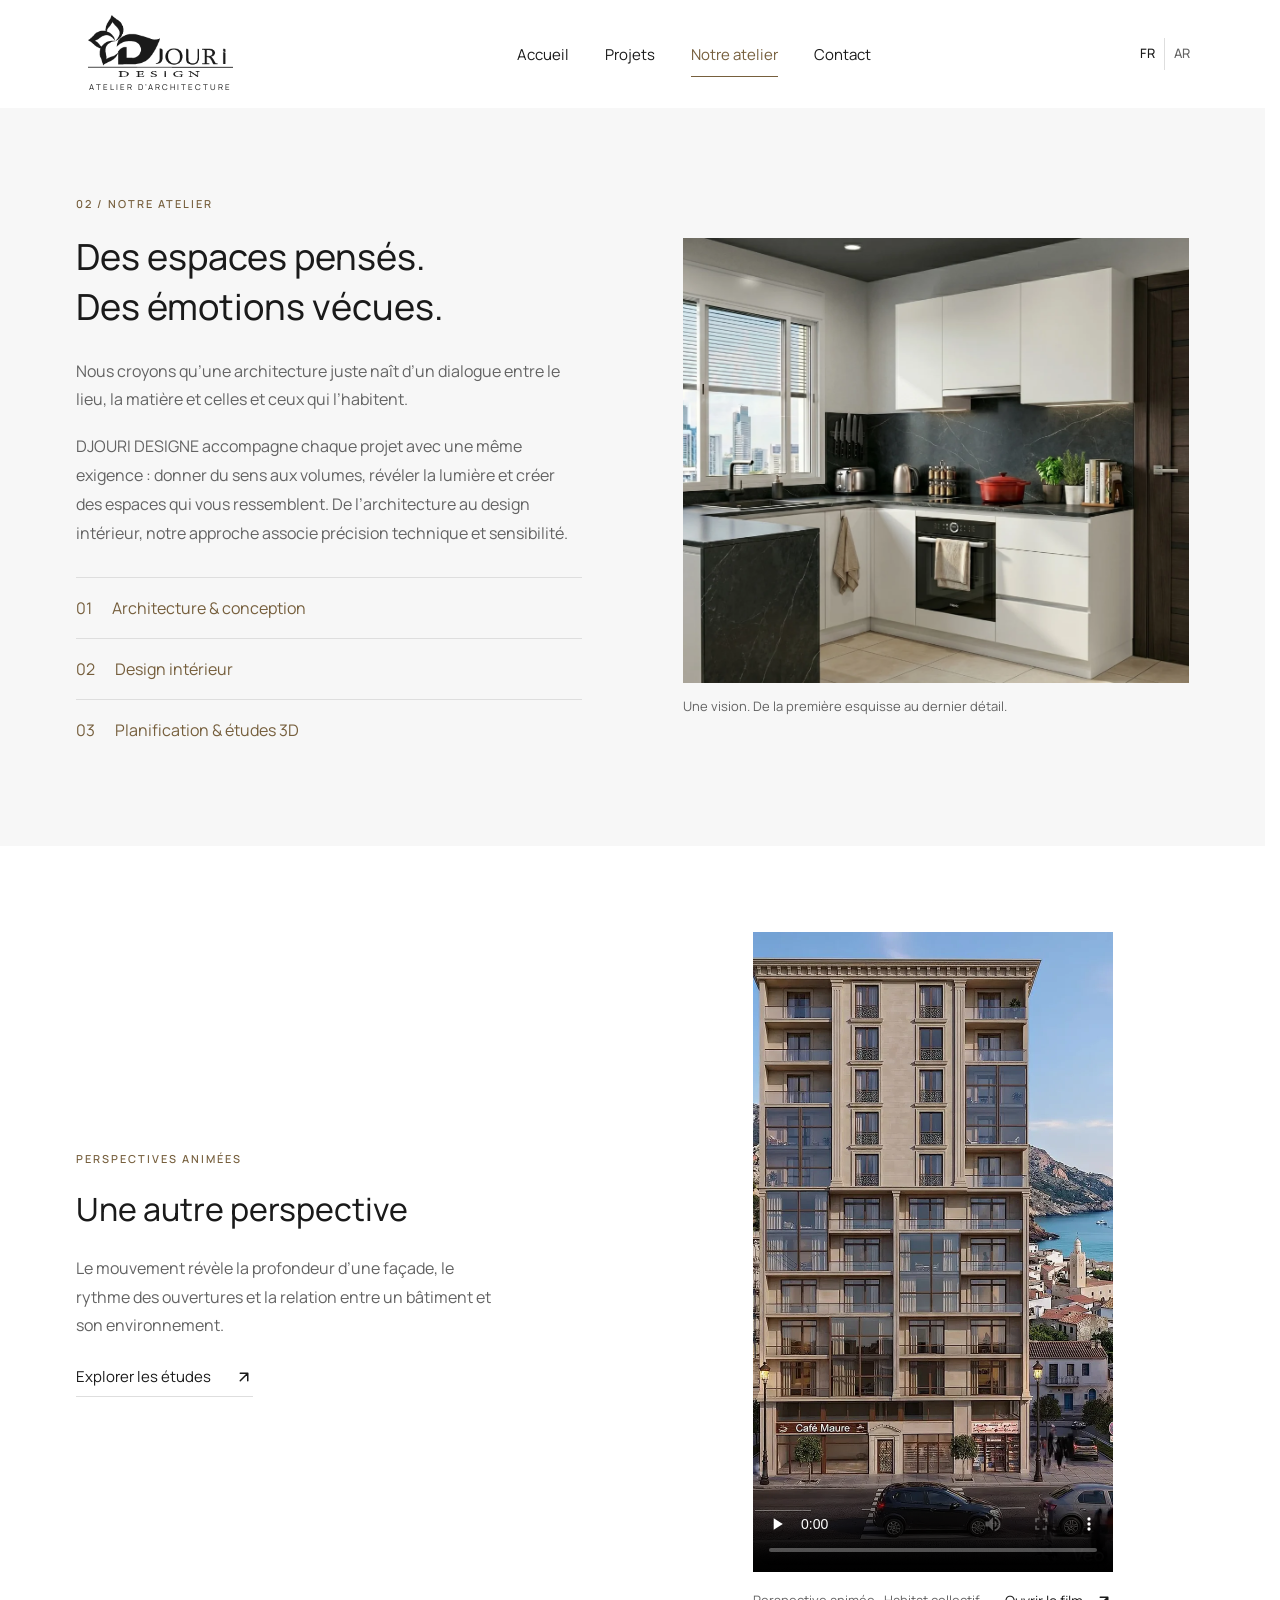
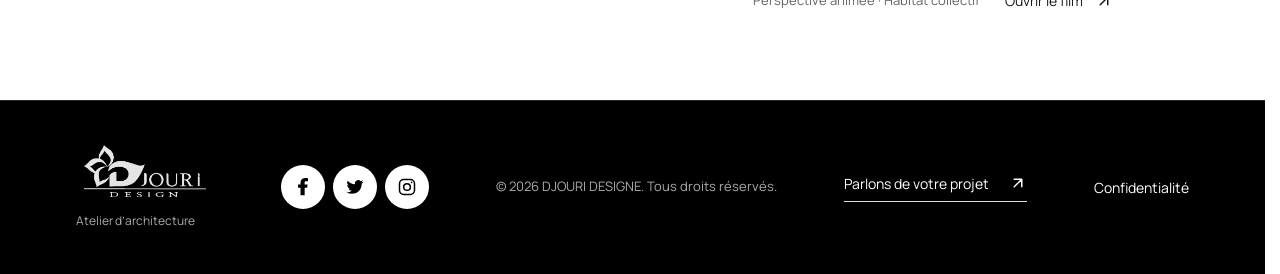
==== commit 183b2502: "Polish static portfolio motion, inquiry recovery and sharing" ====
--- a/atelier/index.html
+++ b/atelier/index.html
@@ -4,14 +4,24 @@
   <meta charset="utf-8">
   <meta name="viewport" content="width=device-width, initial-scale=1">
   <title data-fr="Notre atelier — DJOURI DESIGNE" data-ar="مكتبنا — DJOURI DESIGNE">Notre atelier — DJOURI DESIGNE</title>
-  <meta name="description" content="DJOURI DESIGNE, atelier d’architecture et de design intérieur. Découvrez nos projets et notre vision de l’espace." data-content-fr="DJOURI DESIGNE, atelier d’architecture et de design intérieur. Découvrez nos projets et notre vision de l’espace." data-content-ar="مكتب ديجوري ديزاين للهندسة المعمارية والتصميم الداخلي. اكتشف مشاريعنا ورؤيتنا.">
+  <meta name="description" content="Découvrez l’approche de DJOURI DESIGNE en architecture, conception et design intérieur, et un film architectural original." data-content-fr="Découvrez l’approche de DJOURI DESIGNE en architecture, conception et design intérieur, et un film architectural original." data-content-ar="اكتشف نهج ديجوري ديزاين في العمارة والتصميم الداخلي وفيلمًا معماريًا أصليًا.">
   <meta property="og:site_name" content="DJOURI DESIGNE">
   <meta property="og:type" content="website">
   <meta property="og:title" content="Notre atelier — DJOURI DESIGNE" data-content-fr="Notre atelier — DJOURI DESIGNE" data-content-ar="مكتبنا — DJOURI DESIGNE">
-  <meta property="og:description" content="DJOURI DESIGNE, atelier d’architecture et de design intérieur. Découvrez nos projets et notre vision de l’espace." data-content-fr="DJOURI DESIGNE, atelier d’architecture et de design intérieur. Découvrez nos projets et notre vision de l’espace." data-content-ar="مكتب ديجوري ديزاين للهندسة المعمارية والتصميم الداخلي. اكتشف مشاريعنا ورؤيتنا.">
+  <meta property="og:description" content="Découvrez l’approche de DJOURI DESIGNE en architecture, conception et design intérieur, et un film architectural original." data-content-fr="Découvrez l’approche de DJOURI DESIGNE en architecture, conception et design intérieur, et un film architectural original." data-content-ar="اكتشف نهج ديجوري ديزاين في العمارة والتصميم الداخلي وفيلمًا معماريًا أصليًا.">
   <meta name="twitter:card" content="summary_large_image">
   <meta name="twitter:title" content="Notre atelier — DJOURI DESIGNE" data-content-fr="Notre atelier — DJOURI DESIGNE" data-content-ar="مكتبنا — DJOURI DESIGNE">
-  <meta name="twitter:description" content="DJOURI DESIGNE, atelier d’architecture et de design intérieur. Découvrez nos projets et notre vision de l’espace." data-content-fr="DJOURI DESIGNE, atelier d’architecture et de design intérieur. Découvrez nos projets et notre vision de l’espace." data-content-ar="مكتب ديجوري ديزاين للهندسة المعمارية والتصميم الداخلي. اكتشف مشاريعنا ورؤيتنا.">
+  <meta name="twitter:description" content="Découvrez l’approche de DJOURI DESIGNE en architecture, conception et design intérieur, et un film architectural original." data-content-fr="Découvrez l’approche de DJOURI DESIGNE en architecture, conception et design intérieur, et un film architectural original." data-content-ar="اكتشف نهج ديجوري ديزاين في العمارة والتصميم الداخلي وفيلمًا معماريًا أصليًا.">
+  <link rel="canonical" href="https://djouri.raystate.com/atelier/">
+  <meta property="og:url" content="https://djouri.raystate.com/atelier/">
+  <meta property="og:locale" content="fr_FR" data-content-fr="fr_FR" data-content-ar="ar_DZ">
+  <meta property="og:image" content="https://djouri.raystate.com/assets/residence-film-poster.webp">
+  <meta property="og:image:type" content="image/webp">
+  <meta property="og:image:width" content="1280">
+  <meta property="og:image:height" content="720">
+  <meta property="og:image:alt" content="Perspective d’une résidence contemporaine et de son patio" data-content-fr="Perspective d’une résidence contemporaine et de son patio" data-content-ar="منظور لإقامة معاصرة وفنائها">
+  <meta name="twitter:image" content="https://djouri.raystate.com/assets/residence-film-poster.webp">
+  <meta name="twitter:image:alt" content="Perspective d’une résidence contemporaine et de son patio" data-content-fr="Perspective d’une résidence contemporaine et de son patio" data-content-ar="منظور لإقامة معاصرة وفنائها">
   <link rel="icon" href="../assets/favicon.png" type="image/png">
   <link rel="stylesheet" href="https://fonts.googleapis.com/css2?family=Manrope:wght@400;450;500;550;600;650;700&amp;family=Noto+Sans+Arabic:wght@400;500;600&amp;display=swap">
   <link rel="stylesheet" href="../styles.css">
@@ -23,7 +33,7 @@
     <header class="site-header">
       <a class="brand" data-site-link href="../?lang=fr" aria-label="DJOURI DESIGNE">
         <img src="../assets/logo.png" alt="DJOURI DESIGNE" width="164" height="62">
-        <span>ATELIER D’ARCHITECTURE</span>
+        <span data-fr="ATELIER D’ARCHITECTURE" data-ar="مكتب الهندسة المعمارية">ATELIER D’ARCHITECTURE</span>
       </a>
       <nav id="main-nav" class="main-nav" aria-label="Navigation principale" data-aria-label-fr="Navigation principale" data-aria-label-ar="التنقل الرئيسي">
         <a data-site-link href="../?lang=fr"><span data-fr="Accueil" data-ar="الرئيسية">Accueil</span></a>
@@ -51,7 +61,7 @@
 Des émotions vécues.</h1>
           <p data-fr="Nous croyons qu’une architecture juste naît d’un dialogue entre le lieu, la matière et celles et ceux qui l’habitent." data-ar="نؤمن بأن العمارة المتوازنة تنشأ من حوار بين المكان والمادة ومن يعيشون فيه.">Nous croyons qu’une architecture juste naît d’un dialogue entre le lieu, la matière et celles et ceux qui l’habitent.</p>
           <p data-fr="DJOURI DESIGNE accompagne chaque projet avec une même exigence : donner du sens aux volumes, révéler la lumière et créer des espaces qui vous ressemblent. De l’architecture au design intérieur, notre approche associe précision technique et sensibilité." data-ar="يرافق ديجوري ديزاين كل مشروع بنفس الالتزام: إعطاء معنى للأحجام وإبراز الضوء وابتكار فضاءات تعكس شخصيتكم. نجمع بين الدقة التقنية والحس الإبداعي في العمارة والتصميم الداخلي.">DJOURI DESIGNE accompagne chaque projet avec une même exigence : donner du sens aux volumes, révéler la lumière et créer des espaces qui vous ressemblent. De l’architecture au design intérieur, notre approche associe précision technique et sensibilité.</p>
-          <div class="expertise-list"><div><span>01</span><span data-fr="Architecture &amp; structure" data-ar="العمارة والإنشاء">Architecture &amp; structure</span></div><div><span>02</span><span data-fr="Design intérieur" data-ar="التصميم الداخلي">Design intérieur</span></div><div><span>03</span><span data-fr="Planification &amp; études 3D" data-ar="التخطيط والدراسات ثلاثية الأبعاد">Planification &amp; études 3D</span></div></div>
+          <div class="expertise-list"><div><span>01</span><span data-fr="Architecture &amp; conception" data-ar="العمارة والتصميم">Architecture &amp; conception</span></div><div><span>02</span><span data-fr="Design intérieur" data-ar="التصميم الداخلي">Design intérieur</span></div><div><span>03</span><span data-fr="Planification &amp; études 3D" data-ar="التخطيط والدراسات ثلاثية الأبعاد">Planification &amp; études 3D</span></div></div>
         </div>
         <div class="studio-visual">
           <img src="../assets/interior.webp" loading="lazy" alt="Étude d’un intérieur aux lignes précises" data-alt-fr="Étude d’un intérieur aux lignes précises" data-alt-ar="دراسة تصميم داخلي بخطوط دقيقة">
@@ -87,6 +97,7 @@
       </div>
       <p data-fr="© 2026 DJOURI DESIGNE. Tous droits réservés." data-ar="© 2026 ديجوري ديزاين. جميع الحقوق محفوظة.">© 2026 DJOURI DESIGNE. Tous droits réservés.</p>
       <a class="text-link" data-site-link href="../contact/?lang=fr"><span data-fr="Parlons de votre projet" data-ar="لنتحدث عن مشروعك">Parlons de votre projet</span><svg class="icon icon-up" width="18" height="18" viewBox="0 0 24 24" fill="none" stroke="currentColor" stroke-width="2" stroke-linecap="round" stroke-linejoin="round" aria-hidden="true"><path d="M7 17 17 7M7 7h10v10"/></svg></a>
+      <a class="privacy-link" data-site-link href="../contact/?lang=fr#confidentialite" data-fr="Confidentialité" data-ar="الخصوصية">Confidentialité</a>
     </footer>
   </div>
 
--- a/styles.css
+++ b/styles.css
@@ -1,6 +1,8 @@
 /* Ordinary CSS: no Tailwind or build step. */
 :root {
-  --bronze: oklch(0.625 0.058 77);
+  --bronze: oklch(0.50 0.058 77);
+  --bronze-bright: oklch(0.625 0.058 77);
+  --motion-easing: cubic-bezier(.22, 1, .36, 1);
   --on-image: oklch(1 0 0);
   --image-shade: oklch(0.15 0 0 / 65%);
   --image-shade-soft: oklch(0.15 0 0 / 5%);
@@ -11,7 +13,7 @@
   --background: oklch(1 0 0);
   --foreground: oklch(0.218 0 0);
   --muted: oklch(0.976 0 0);
-  --muted-foreground: oklch(0.573 0 0);
+  --muted-foreground: oklch(0.50 0 0);
   --border: oklch(0.9 0 0);
 }
 * { box-sizing: border-box; border-color: var(--border); }
@@ -145,7 +147,7 @@
 .hero-slide {
   object-fit:cover;
   opacity:0;
-  transition:opacity 1.4s ease;
+  transition:opacity 900ms var(--motion-easing);
   object-position:center 57%;
 }
 .hero-slide.slide-0 {
@@ -178,7 +180,7 @@
 }
 .hero-copy .eyebrow {
   color:var(--on-image);
-  opacity:.85;
+  opacity:1;
   margin-bottom:23px;
 }
 .hero h1 {
@@ -197,7 +199,7 @@
   font-size:1rem;
   margin-top:25px;
   color:var(--on-image);
-  opacity:.88;
+  opacity:1;
 }
 .hero-link {
   display:inline-flex;
@@ -221,7 +223,7 @@
 }
 .slide-counter span {
   font-size:0.8125rem;
-  opacity:.65;
+  opacity:1;
   padding-inline-start:4px;
 }
 .slide-dots {
@@ -235,7 +237,7 @@
   border-radius:50%;
   padding:0;
   background:var(--on-image);
-  opacity:.4;
+  opacity:.75;
   outline:7px solid transparent;
 }
 .slide-dot.active {
@@ -252,9 +254,12 @@
   width:36px;
   height:36px;
 }
+@media (hover: hover) and (pointer: fine) {
 .slide-arrows button:hover {
   background:var(--image-shade);
 }
+}
+
 .slide-arrows button:first-child {
   border:0;
   opacity:.65;
@@ -314,9 +319,9 @@
   width:100%;
   height:100%;
   object-fit:cover;
-  transition:transform .5s;
-}
-.project-image:hover img {
+  transition:transform 350ms var(--motion-easing);
+}
+.project-image:focus-visible img {
   transform:scale(1.035);
 }
 .project-open {
@@ -332,7 +337,7 @@
   opacity:0;
   transition:opacity .2s;
 }
-.project-image:hover .project-open,.project-image:focus-visible .project-open {
+.project-image:focus-visible .project-open {
   opacity:1;
 }
 .project-label {
@@ -586,10 +591,13 @@
   inset-inline-end:25px;
   top:25px;
 }
+@media (hover: hover) and (pointer: fine) {
 .project-filters button:hover,.language:hover {
   background:transparent;
   color:var(--bronze);
 }
+}
+
 @media(min-width:1500px) {
   .hero-slide.slide-0 {
     object-position:center 61%;
@@ -880,9 +888,12 @@
 .site-footer>a {
   color:var(--footer-foreground);
 }
+@media (hover: hover) and (pointer: fine) {
 .site-footer>a:hover {
   color:var(--bronze);
 }
+}
+
 @media(max-width:900px) {
   .site-footer {
     padding:32px 5%;
@@ -906,7 +917,10 @@
 .studio-copy h1 { font-size: 36px; font-weight: 450; line-height: 1.4; white-space: pre-line; margin-bottom: 24px; }
 .contact-section h1 { font-size: 35px; font-weight: 450; line-height: 1.4; white-space: pre-line; }
 .inquiry-submit { border: 1px solid var(--border); background: var(--background); }
+@media (hover: hover) and (pointer: fine) {
 .inquiry-submit:hover { background: var(--muted); }
+}
+
 .slide-counter .slide-number { font-size: inherit; opacity: 1; padding: 0; }
 .mobile-menu .icon-close, [data-pause-carousel] .icon-play { display: none; }
 .mobile-menu[aria-expanded="true"] .icon-menu, [data-pause-carousel][aria-pressed="true"] .icon-pause { display: none; }
@@ -1087,9 +1101,12 @@
   text-decoration-color: var(--border);
   text-underline-offset: 5px;
 }
+@media (hover: hover) and (pointer: fine) {
 .contact-channels a:hover {
   text-decoration-color: var(--foreground);
 }
+}
+
 .contact-location-link {
   margin-top: 22px;
 }
@@ -1116,9 +1133,12 @@
   border-color: var(--foreground);
   color: var(--background);
 }
+@media (hover: hover) and (pointer: fine) {
 .inquiry-actions .inquiry-submit:hover {
   background: #333;
 }
+}
+
 .location-section {
   background: var(--muted);
   border-top: 1px solid var(--border);
@@ -1176,3 +1196,48 @@
   background: #fff;
   border-radius: 50%;
 }
+
+/* Motion changes only compositing properties; the static document stays visible. */
+input::placeholder, textarea::placeholder { color: var(--muted-foreground); opacity: 1; }
+.inquiry-form input:focus-visible, .inquiry-form textarea:focus-visible,
+.inquiry-form select:focus-visible { outline: 2px solid var(--bronze); outline-offset: 4px; }
+.film-section:not(.film-section-portrait) .eyebrow,
+.site-footer > a:hover { color: var(--bronze-bright); }
+[dir="rtl"] .brand span, [dir="rtl"] .hero h1 span { letter-spacing: 0; }
+.text-link { transition: color 200ms, border-color 200ms; }
+.text-link .icon, .hero-link .icon { transition: transform 200ms var(--motion-easing); }
+.text-link:focus-visible .icon, .hero-link:focus-visible .icon { transform: translateX(3px); }
+[dir="rtl"] .text-link:focus-visible .icon, [dir="rtl"] .hero-link:focus-visible .icon { transform: translateX(-3px); }
+.main-nav a { text-underline-offset: 7px; }
+.main-nav a:focus-visible { text-decoration: underline; }
+.form-privacy { color: var(--muted-foreground); font-size: .8125rem; line-height: 1.8; }
+.inquiry-verification [data-turnstile-status] { min-height: 3.6em; }
+.inquiry-form [data-inquiry-status] { min-height: 3.6em; }
+.privacy-section { border-top: 1px solid var(--border); scroll-margin-top: 24px; }
+.privacy-section summary { cursor: pointer; font-size: 1.25rem; }
+.privacy-section p { max-width: 76ch; margin-top: 20px; color: var(--muted-foreground); line-height: 1.9; }
+.privacy-section a { text-decoration: underline; text-underline-offset: 4px; overflow-wrap: anywhere; }
+@media (hover: hover) and (pointer: fine) {
+  .project-image:hover img { transform: scale(1.035); }
+  .project-image:hover .project-open { opacity: 1; }
+  .text-link:hover { border-color: currentColor; }
+  .text-link:hover .icon, .hero-link:hover .icon { transform: translateX(3px); }
+  [dir="rtl"] .text-link:hover .icon, [dir="rtl"] .hero-link:hover .icon { transform: translateX(-3px); }
+  .main-nav a:hover { text-decoration: underline; }
+}
+@media (hover: none), (pointer: coarse) { .project-open { opacity: 1; } }
+@media (prefers-reduced-motion: reduce) {
+  .project-image img, .text-link .icon, .hero-link .icon { transform: none !important; }
+}
+
+.inquiry-form [data-inquiry-status][hidden] { display: block !important; visibility: hidden; }
+
+/* Navigation remains available when JavaScript is disabled or initialization fails. */
+@media (max-width: 640px) {
+  html:not(.js) .site-header { height: auto; min-height: 83px; flex-wrap: wrap; padding-block: 15px; }
+  html:not(.js) .main-nav { display: flex; width: 100%; order: 3; gap: 12px 20px; flex-wrap: wrap; }
+  html:not(.js) .mobile-menu { display: none; }
+}
+
+.hero-shade { background-color: rgb(0 0 0 / 16%); }
+.inquiry-form input, .inquiry-form textarea, .inquiry-form select { border-bottom-color: var(--muted-foreground); }
